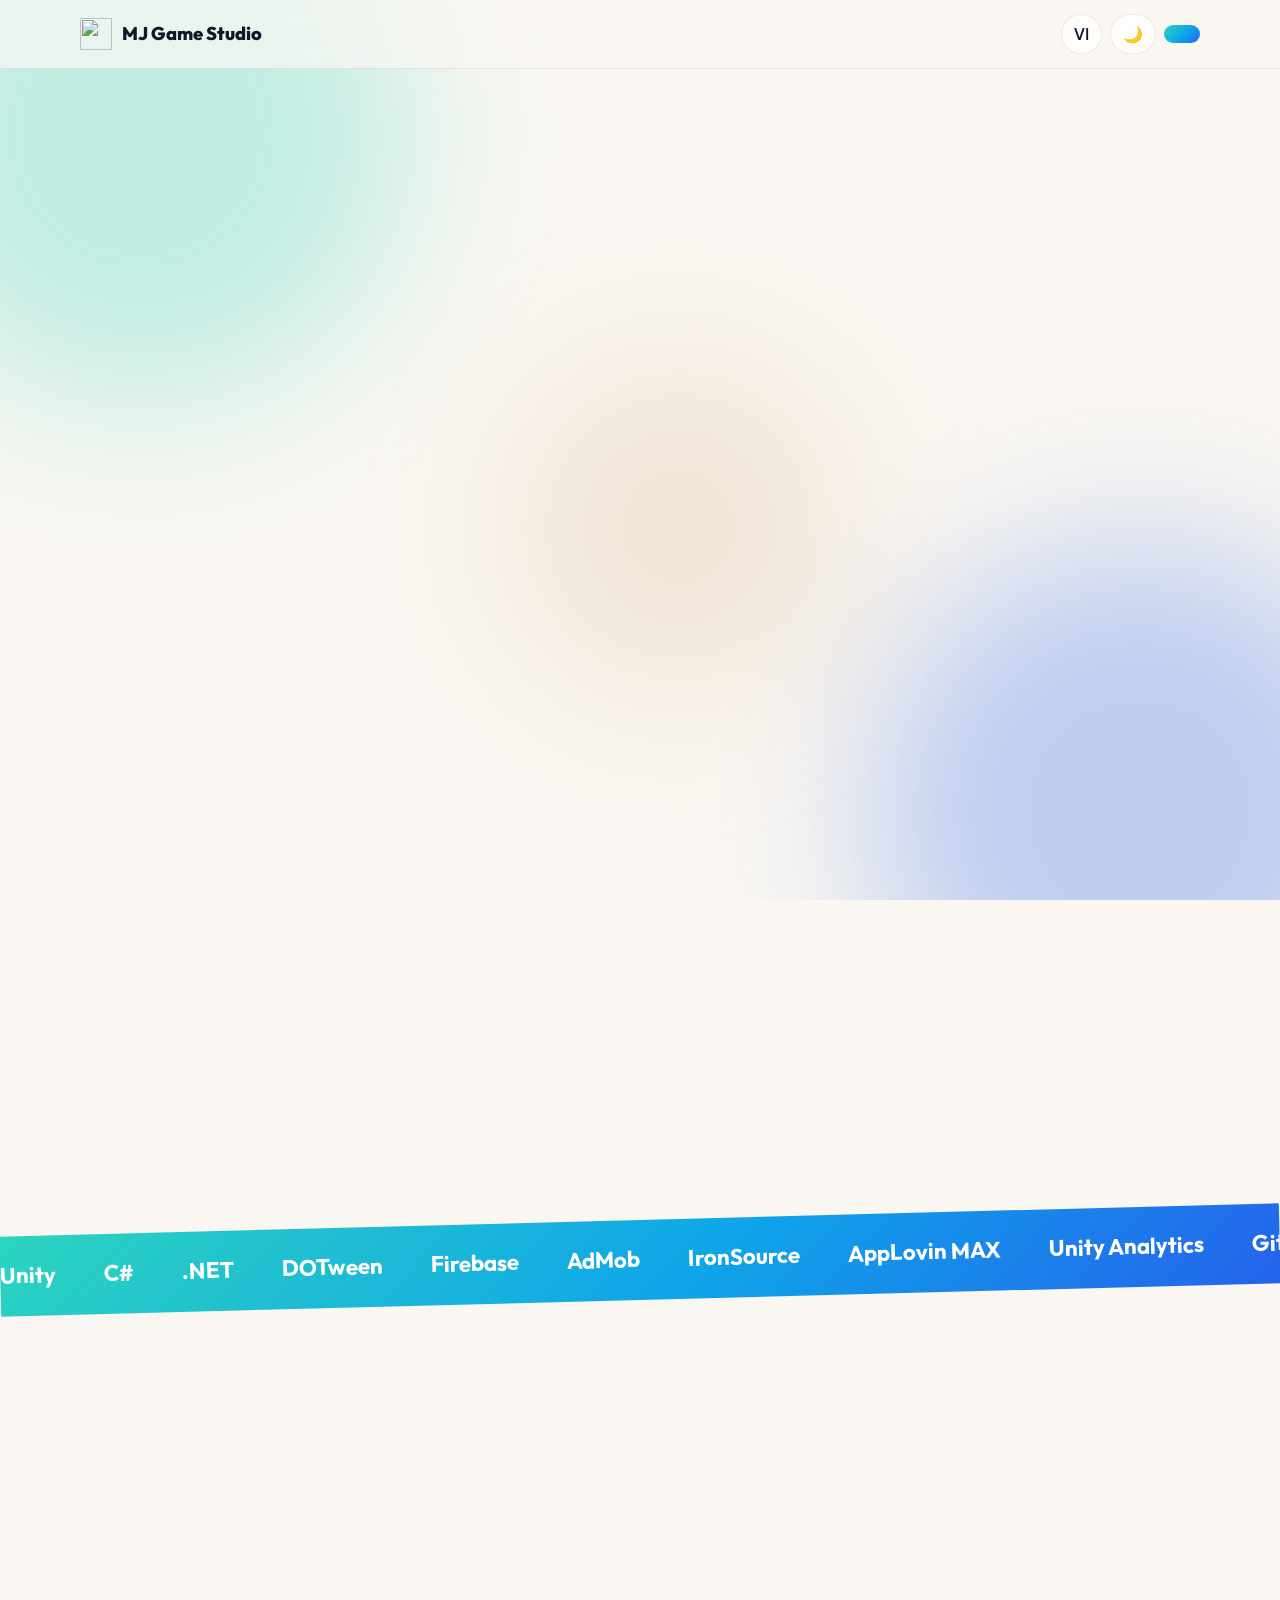
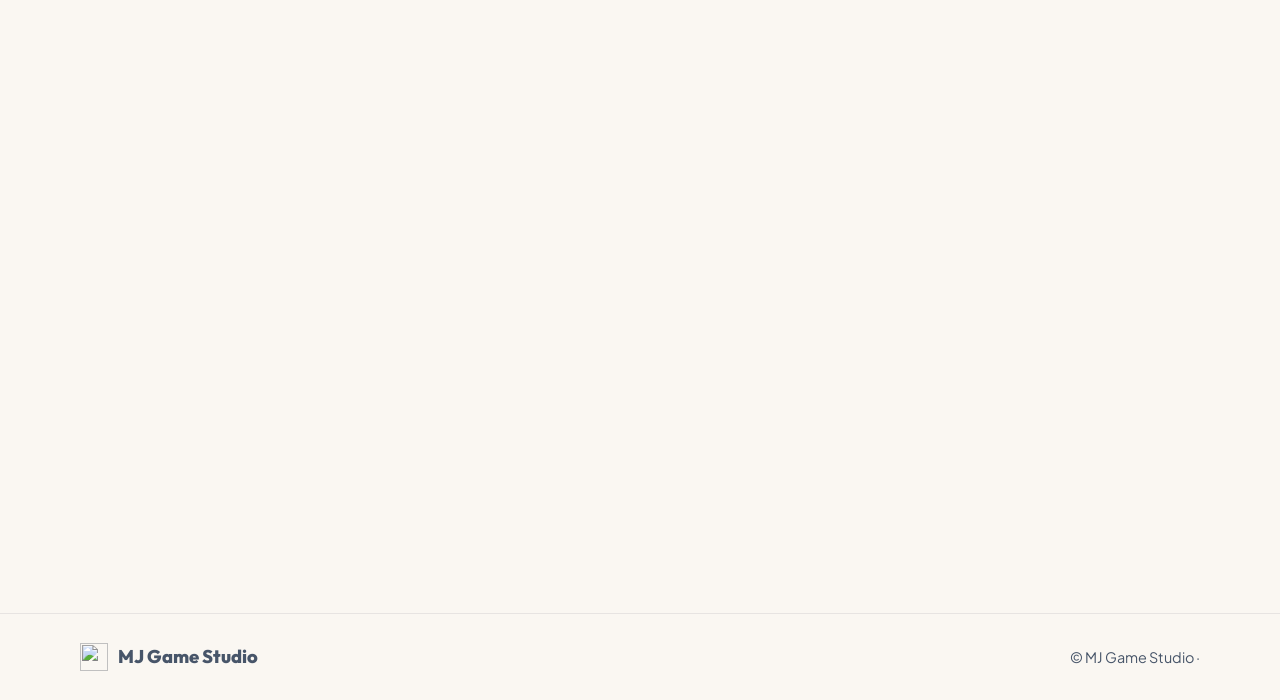
==== docs/index.html @ 3dfd3a68 "Revamp profile: casual/hyper-casual README, snake action, MJ Game Studio portfolio Co-Authored-By: C" ====
<!doctype html>
<html lang="en">
<head>
  <meta charset="utf-8" />
  <meta name="viewport" content="width=device-width, initial-scale=1" />
  <title>MJ Game Studio</title>
  <meta name="description" content="MJ Game Studio — casual & hyper-casual mobile games made with Unity." />
  <link rel="icon" href="assets/brand/icon.svg" type="image/svg+xml" />
  <link rel="preconnect" href="https://fonts.googleapis.com" />
  <link rel="preconnect" href="https://fonts.gstatic.com" crossorigin />
  <link href="https://fonts.googleapis.com/css2?family=Outfit:wght@600;700;800&family=Plus+Jakarta+Sans:wght@400;500;600&display=swap" rel="stylesheet" />
  <link rel="stylesheet" href="css/style.css" />
  <script>
    try {
      var t = localStorage.getItem("theme");
      if (t) document.documentElement.dataset.theme = t;
    } catch (e) {}
  </script>
</head>
<body>
  <div class="blobs" aria-hidden="true"><span></span><span></span><span></span></div>

  <header class="nav">
    <div class="container nav-inner">
      <a href="#home" class="brand"><img src="assets/brand/icon.svg" alt="" width="32" height="32" /> <span>MJ Game Studio</span></a>
      <nav class="links" id="links">
        <a href="#games" data-i18n="nav.games"></a>
        <a href="#services" data-i18n="nav.services"></a>
        <a href="#about" data-i18n="nav.about"></a>
        <a href="#contact" data-i18n="nav.contact"></a>
      </nav>
      <div class="nav-actions">
        <button class="chip" id="lang-toggle" aria-label="Switch language">VI</button>
        <button class="chip" id="theme-toggle" aria-label="Toggle dark mode">🌙</button>
        <a href="#contact" class="btn btn-primary btn-sm" data-i18n="nav.hire"></a>
        <button class="chip menu-btn" id="menu-btn" aria-label="Menu">☰</button>
      </div>
    </div>
  </header>

  <main>
    <section id="home" class="hero container">
      <div class="hero-text reveal">
        <span class="pill" data-i18n="hero.tag"></span>
        <h1 data-i18n-html="hero.title"></h1>
        <p class="lead" data-i18n="hero.desc"></p>
        <div class="cta">
          <a href="#games" class="btn btn-primary" data-i18n="hero.ctaGames"></a>
          <a href="#contact" class="btn btn-ghost" data-i18n="hero.ctaContact"></a>
        </div>
      </div>
      <div class="phone reveal">
        <div class="phone-screen"><img src="assets/games/mjgame.gif" alt="Gameplay" /></div>
        <span class="float f1">⭐</span><span class="float f2">🍬</span><span class="float f3">🎯</span>
      </div>
    </section>

    <section class="container stats reveal">
      <div class="stat"><b data-count="10">0</b><span data-i18n="stats.games"></span></div>
      <div class="stat"><b data-count="20">0</b><span data-i18n="stats.protos"></span></div>
      <div class="stat"><b data-count="3">0</b><span data-i18n="stats.years"></span></div>
      <div class="stat"><b data-count="30">0</b><span data-i18n="stats.repos"></span></div>
    </section>

    <section id="games" class="container section">
      <h2 class="reveal" data-i18n="games.title"></h2>
      <p class="sub reveal" data-i18n="games.sub"></p>
      <div class="filters" id="filters"></div>
      <div class="grid" id="game-grid"></div>
    </section>

    <section id="services" class="container section">
      <h2 class="reveal" data-i18n="services.title"></h2>
      <div class="cards" id="services-grid"></div>
    </section>

    <section class="marquee" aria-label="Tech stack">
      <div class="track">
        <span>Unity</span><span>C#</span><span>.NET</span><span>DOTween</span><span>Firebase</span><span>AdMob</span><span>IronSource</span><span>AppLovin MAX</span><span>Unity Analytics</span><span>Git</span>
        <span>Unity</span><span>C#</span><span>.NET</span><span>DOTween</span><span>Firebase</span><span>AdMob</span><span>IronSource</span><span>AppLovin MAX</span><span>Unity Analytics</span><span>Git</span>
      </div>
    </section>

    <section class="container section">
      <h2 class="reveal" data-i18n="process.title"></h2>
      <ol class="process" id="process"></ol>
    </section>

    <section id="about" class="container section about">
      <div class="avatar reveal"><img src="assets/brand/logo.svg" alt="MJ logo" /></div>
      <div class="reveal">
        <h2 data-i18n="about.title"></h2>
        <p data-i18n="about.body"></p>
        <ul class="timeline" id="timeline"></ul>
      </div>
    </section>

    <section id="contact" class="container section">
      <div class="contact-card reveal">
        <div>
          <h2 data-i18n="contact.title"></h2>
          <p data-i18n="contact.sub"></p>
          <p class="contact-links">
            <a href="mailto:mindongun123@gmail.com">✉️ mindongun123@gmail.com</a>
            <a href="https://facebook.com/md.6823" target="_blank" rel="noopener">💬 Facebook</a>
            <a href="https://github.com/mindongun123" target="_blank" rel="noopener">🐙 GitHub</a>
          </p>
        </div>
        <form action="https://formspree.io/f/YOUR_FORM_ID" method="POST" class="form">
          <input name="name" required data-i18n-ph="contact.name" />
          <input name="email" type="email" required data-i18n-ph="contact.email" />
          <textarea name="message" rows="4" required data-i18n-ph="contact.message"></textarea>
          <button class="btn btn-primary" type="submit" data-i18n="contact.send"></button>
        </form>
      </div>
    </section>
  </main>

  <footer class="footer">
    <div class="container footer-inner">
      <a href="#home" class="brand"><img src="assets/brand/icon.svg" alt="" width="28" height="28" /> <span>MJ Game Studio</span></a>
      <span>© <span id="year"></span> MJ Game Studio · <span data-i18n="footer.made"></span></span>
    </div>
  </footer>

  <dialog id="game-modal" class="modal">
    <button class="chip modal-close" id="modal-close" aria-label="Close">✕</button>
    <img id="modal-img" alt="" />
    <h3 id="modal-title"></h3>
    <p class="tags" id="modal-tags"></p>
    <p id="modal-desc"></p>
    <a id="modal-link" class="btn btn-primary" target="_blank" rel="noopener"></a>
  </dialog>

  <script src="js/main.js"></script>
</body>
</html>
---- docs/css/style.css ----
:root {
  --teal: #2DD4BF;
  --sky: #0EA5E9;
  --blue: #2563EB;
  --sand: #D6B48C;
  --grad: linear-gradient(135deg, var(--teal), var(--sky) 55%, var(--blue));
  --bg: #FAF7F2;
  --surface: rgba(255, 255, 255, 0.72);
  --border: rgba(15, 23, 42, 0.08);
  --text: #0F172A;
  --muted: #475569;
  --shadow: 0 18px 40px -18px rgba(14, 165, 233, 0.35);
  --radius: 24px;
}
@media (prefers-color-scheme: dark) {
  :root:not([data-theme="light"]) {
    --bg: #0B1220;
    --surface: rgba(17, 25, 40, 0.72);
    --border: rgba(148, 163, 184, 0.14);
    --text: #E2E8F0;
    --muted: #94A3B8;
    --shadow: 0 18px 40px -18px rgba(45, 212, 191, 0.25);
  }
}
:root[data-theme="dark"] {
  --bg: #0B1220;
  --surface: rgba(17, 25, 40, 0.72);
  --border: rgba(148, 163, 184, 0.14);
  --text: #E2E8F0;
  --muted: #94A3B8;
  --shadow: 0 18px 40px -18px rgba(45, 212, 191, 0.25);
}

* { box-sizing: border-box; }
html { scroll-behavior: smooth; }
body {
  margin: 0;
  background: var(--bg);
  color: var(--text);
  font: 16px/1.6 "Plus Jakarta Sans", system-ui, sans-serif;
  overflow-x: hidden;
  transition: background .3s, color .3s;
}
h1, h2, h3 { font-family: "Outfit", sans-serif; line-height: 1.15; margin: 0 0 .5em; }
h2 { font-size: clamp(1.8rem, 4vw, 2.6rem); }
a { color: inherit; text-decoration: none; }
img { max-width: 100%; display: block; }
.container { width: min(1120px, 100% - 32px); margin-inline: auto; }
.section { padding: 80px 0 20px; }
.sub { color: var(--muted); margin-top: -8px; }
.grad-text { background: var(--grad); -webkit-background-clip: text; background-clip: text; color: transparent; }

/* Blobs */
.blobs { position: fixed; inset: 0; z-index: -1; overflow: hidden; pointer-events: none; }
.blobs span { position: absolute; width: 42vmax; height: 42vmax; border-radius: 50%; filter: blur(80px); opacity: .28; animation: drift 18s ease-in-out infinite alternate; }
.blobs span:nth-child(1) { background: var(--teal); top: -15%; left: -10%; }
.blobs span:nth-child(2) { background: var(--blue); bottom: -20%; right: -10%; animation-delay: -6s; }
.blobs span:nth-child(3) { background: var(--sand); top: 40%; left: 40%; width: 26vmax; height: 26vmax; animation-delay: -12s; }
@keyframes drift { to { transform: translate(6vw, -4vh) scale(1.15); } }

/* Buttons */
.btn { display: inline-flex; align-items: center; gap: 8px; padding: 14px 26px; border-radius: 999px; font-weight: 600; border: 0; cursor: pointer; font: inherit; font-weight: 600; transition: transform .2s cubic-bezier(.34,1.56,.64,1), box-shadow .2s; }
.btn:hover { transform: translateY(-3px) scale(1.04); }
.btn:active { transform: scale(.94); }
.btn-primary { background: var(--grad); color: #fff; box-shadow: var(--shadow); }
.btn-ghost { background: var(--surface); border: 1px solid var(--border); }
.btn-sm { padding: 9px 18px; font-size: .9rem; }
.chip { background: var(--surface); border: 1px solid var(--border); color: var(--text); border-radius: 999px; min-width: 40px; height: 40px; padding: 0 12px; cursor: pointer; font: inherit; font-weight: 600; transition: transform .2s; }
.chip:hover { transform: scale(1.08); }
.pill { display: inline-block; padding: 6px 14px; border-radius: 999px; background: var(--surface); border: 1px solid var(--border); font-size: .85rem; font-weight: 600; color: var(--sky); margin-bottom: 18px; }

/* Nav */
.nav { position: sticky; top: 0; z-index: 10; backdrop-filter: blur(14px); background: color-mix(in srgb, var(--bg) 70%, transparent); border-bottom: 1px solid var(--border); }
.nav-inner { display: flex; align-items: center; gap: 24px; height: 68px; }
.brand { display: flex; align-items: center; gap: 10px; font-family: "Outfit"; font-weight: 800; font-size: 1.15rem; }
.links { display: flex; gap: 26px; margin-left: auto; font-weight: 500; }
.links a { color: var(--muted); transition: color .2s; }
.links a:hover { color: var(--sky); }
.nav-actions { display: flex; gap: 8px; align-items: center; }
.menu-btn { display: none; }

/* Hero */
.hero { display: grid; grid-template-columns: 1.2fr 1fr; gap: 48px; align-items: center; padding: 72px 0 40px; }
.hero h1 { font-size: clamp(2.4rem, 6vw, 4.2rem); }
.lead { font-size: 1.15rem; color: var(--muted); max-width: 520px; }
.cta { display: flex; gap: 12px; flex-wrap: wrap; margin-top: 28px; }
.phone { position: relative; justify-self: center; width: min(280px, 70vw); aspect-ratio: 9/18; border-radius: 40px; padding: 12px; background: var(--grad); box-shadow: var(--shadow); animation: bob 4s ease-in-out infinite; }
.phone-screen { width: 100%; height: 100%; border-radius: 30px; overflow: hidden; background: #000; }
.phone-screen img { width: 100%; height: 100%; object-fit: cover; }
.float { position: absolute; font-size: 2.2rem; animation: bob 3s ease-in-out infinite; }
.f1 { top: 8%; left: -18%; } .f2 { bottom: 14%; right: -16%; animation-delay: -1s; } .f3 { top: 46%; left: -24%; animation-delay: -2s; }
@keyframes bob { 50% { transform: translateY(-14px) rotate(2deg); } }

/* Stats */
.stats { display: grid; grid-template-columns: repeat(4, 1fr); gap: 16px; margin-top: 24px; }
.stat { background: var(--surface); border: 1px solid var(--border); border-radius: var(--radius); padding: 22px; text-align: center; backdrop-filter: blur(10px); }
.stat b { display: block; font-family: "Outfit"; font-size: 2.4rem; background: var(--grad); -webkit-background-clip: text; background-clip: text; color: transparent; }
.stat b::after { content: "+"; }
.stat span { color: var(--muted); font-size: .92rem; }

/* Games */
.filters { display: flex; flex-wrap: wrap; gap: 8px; margin: 24px 0; }
.filters .chip.active { background: var(--grad); color: #fff; border-color: transparent; }
.grid { display: grid; grid-template-columns: repeat(auto-fill, minmax(250px, 1fr)); gap: 22px; }
.game { background: var(--surface); border: 1px solid var(--border); border-radius: var(--radius); overflow: hidden; cursor: pointer; transition: transform .25s cubic-bezier(.34,1.56,.64,1), box-shadow .25s; transform-style: preserve-3d; }
.game:hover { box-shadow: var(--shadow); }
.game img { width: 100%; aspect-ratio: 16/10; object-fit: cover; background: var(--border); }
.game .info { padding: 16px 18px 20px; }
.game h3 { font-size: 1.2rem; margin-bottom: 4px; }
.tags { display: flex; flex-wrap: wrap; gap: 6px; margin: 0; }
.tag { font-size: .75rem; font-weight: 600; padding: 3px 10px; border-radius: 999px; background: color-mix(in srgb, var(--sky) 14%, transparent); color: var(--sky); }
.tag.sand { background: color-mix(in srgb, var(--sand) 22%, transparent); color: #a07a4e; }

/* Services */
.cards { display: grid; grid-template-columns: repeat(auto-fit, minmax(220px, 1fr)); gap: 20px; margin-top: 28px; }
.card { background: var(--surface); border: 1px solid var(--border); border-radius: var(--radius); padding: 26px; transition: transform .25s cubic-bezier(.34,1.56,.64,1); }
.card:hover { transform: translateY(-6px); }
.card .ico { width: 52px; height: 52px; display: grid; place-items: center; border-radius: 16px; background: var(--grad); font-size: 1.5rem; margin-bottom: 14px; }
.card p { color: var(--muted); margin: 0; }

/* Marquee */
.marquee { overflow: hidden; margin: 80px 0 0; padding: 22px 0; background: var(--grad); color: #fff; transform: rotate(-1.5deg); }
.track { display: flex; gap: 48px; width: max-content; animation: scroll 28s linear infinite; font-family: "Outfit"; font-weight: 700; font-size: 1.4rem; }
@keyframes scroll { to { transform: translateX(-50%); } }

/* Process */
.process { list-style: none; padding: 0; margin: 28px 0 0; display: grid; grid-template-columns: repeat(5, 1fr); gap: 14px; counter-reset: step; }
.process li { counter-increment: step; background: var(--surface); border: 1px solid var(--border); border-radius: var(--radius); padding: 22px 18px; }
.process li::before { content: "0" counter(step); display: block; font-family: "Outfit"; font-weight: 800; font-size: 1.6rem; color: var(--sand); }
.process b { display: block; margin: 4px 0; }
.process span { color: var(--muted); font-size: .9rem; }

/* About */
.about { display: grid; grid-template-columns: 300px 1fr; gap: 48px; align-items: center; }
.avatar { background: var(--surface); border: 1px solid var(--border); border-radius: 36px; padding: 36px; box-shadow: var(--shadow); }
.about p { color: var(--muted); }
.timeline { list-style: none; padding: 0; margin: 20px 0 0; border-left: 3px solid var(--teal); }
.timeline li { padding: 0 0 14px 20px; position: relative; }
.timeline li::before { content: ""; position: absolute; left: -9px; top: 6px; width: 15px; height: 15px; border-radius: 50%; background: var(--grad); }
.timeline b { color: var(--sky); margin-right: 8px; }

/* Contact */
.contact-card { display: grid; grid-template-columns: 1fr 1fr; gap: 36px; background: var(--surface); border: 1px solid var(--border); border-radius: 32px; padding: clamp(24px, 5vw, 48px); backdrop-filter: blur(10px); }
.contact-card p { color: var(--muted); }
.contact-links { display: flex; flex-direction: column; gap: 10px; }
.contact-links a { color: var(--text); font-weight: 600; }
.form { display: flex; flex-direction: column; gap: 12px; }
.form input, .form textarea { font: inherit; padding: 14px 18px; border-radius: 16px; border: 1px solid var(--border); background: var(--bg); color: var(--text); resize: vertical; }
.form input:focus, .form textarea:focus { outline: 2px solid var(--sky); }

/* Footer */
.footer { margin-top: 80px; padding: 28px 0; border-top: 1px solid var(--border); color: var(--muted); font-size: .9rem; }
.footer-inner { display: flex; justify-content: space-between; align-items: center; gap: 12px; flex-wrap: wrap; }

/* Modal */
.modal { border: 0; border-radius: 28px; padding: 0 0 24px; width: min(520px, 100% - 32px); background: var(--bg); color: var(--text); box-shadow: 0 30px 80px rgba(0,0,0,.35); }
.modal::backdrop { background: rgba(11, 18, 32, .55); backdrop-filter: blur(4px); }
.modal[open] { animation: pop .35s cubic-bezier(.34,1.56,.64,1); }
.modal img { width: 100%; aspect-ratio: 16/10; object-fit: cover; }
.modal h3, .modal p, .modal .btn { margin-left: 24px; margin-right: 24px; }
.modal h3 { margin-top: 18px; font-size: 1.5rem; }
.modal-close { position: absolute; top: 12px; right: 12px; }
@keyframes pop { from { transform: scale(.85); opacity: 0; } }

/* Reveal */
.reveal { opacity: 0; transform: translateY(28px); transition: opacity .7s, transform .7s cubic-bezier(.34,1.56,.64,1); }
.reveal.in { opacity: 1; transform: none; }

@media (max-width: 900px) {
  .hero, .about, .contact-card { grid-template-columns: 1fr; }
  .hero { text-align: center; } .lead { margin-inline: auto; } .cta { justify-content: center; }
  .stats { grid-template-columns: repeat(2, 1fr); }
  .process { grid-template-columns: 1fr 1fr; }
  .avatar { max-width: 220px; margin-inline: auto; }
  .links { display: none; position: absolute; top: 68px; left: 0; right: 0; flex-direction: column; gap: 0; background: var(--bg); border-bottom: 1px solid var(--border); }
  .links.open { display: flex; }
  .links a { padding: 14px 16px; }
  .menu-btn { display: inline-block; }
  .nav-actions { margin-left: auto; }
  .nav-actions .btn-sm { display: none; }
  .f1, .f3 { left: -8%; } .f2 { right: -8%; }
}
@media (max-width: 520px) {
  .process { grid-template-columns: 1fr; }
  .brand span { display: none; }
}
@media (prefers-reduced-motion: reduce) {
  *, *::before, *::after { animation: none !important; transition: none !important; }
  .reveal { opacity: 1; transform: none; }
}
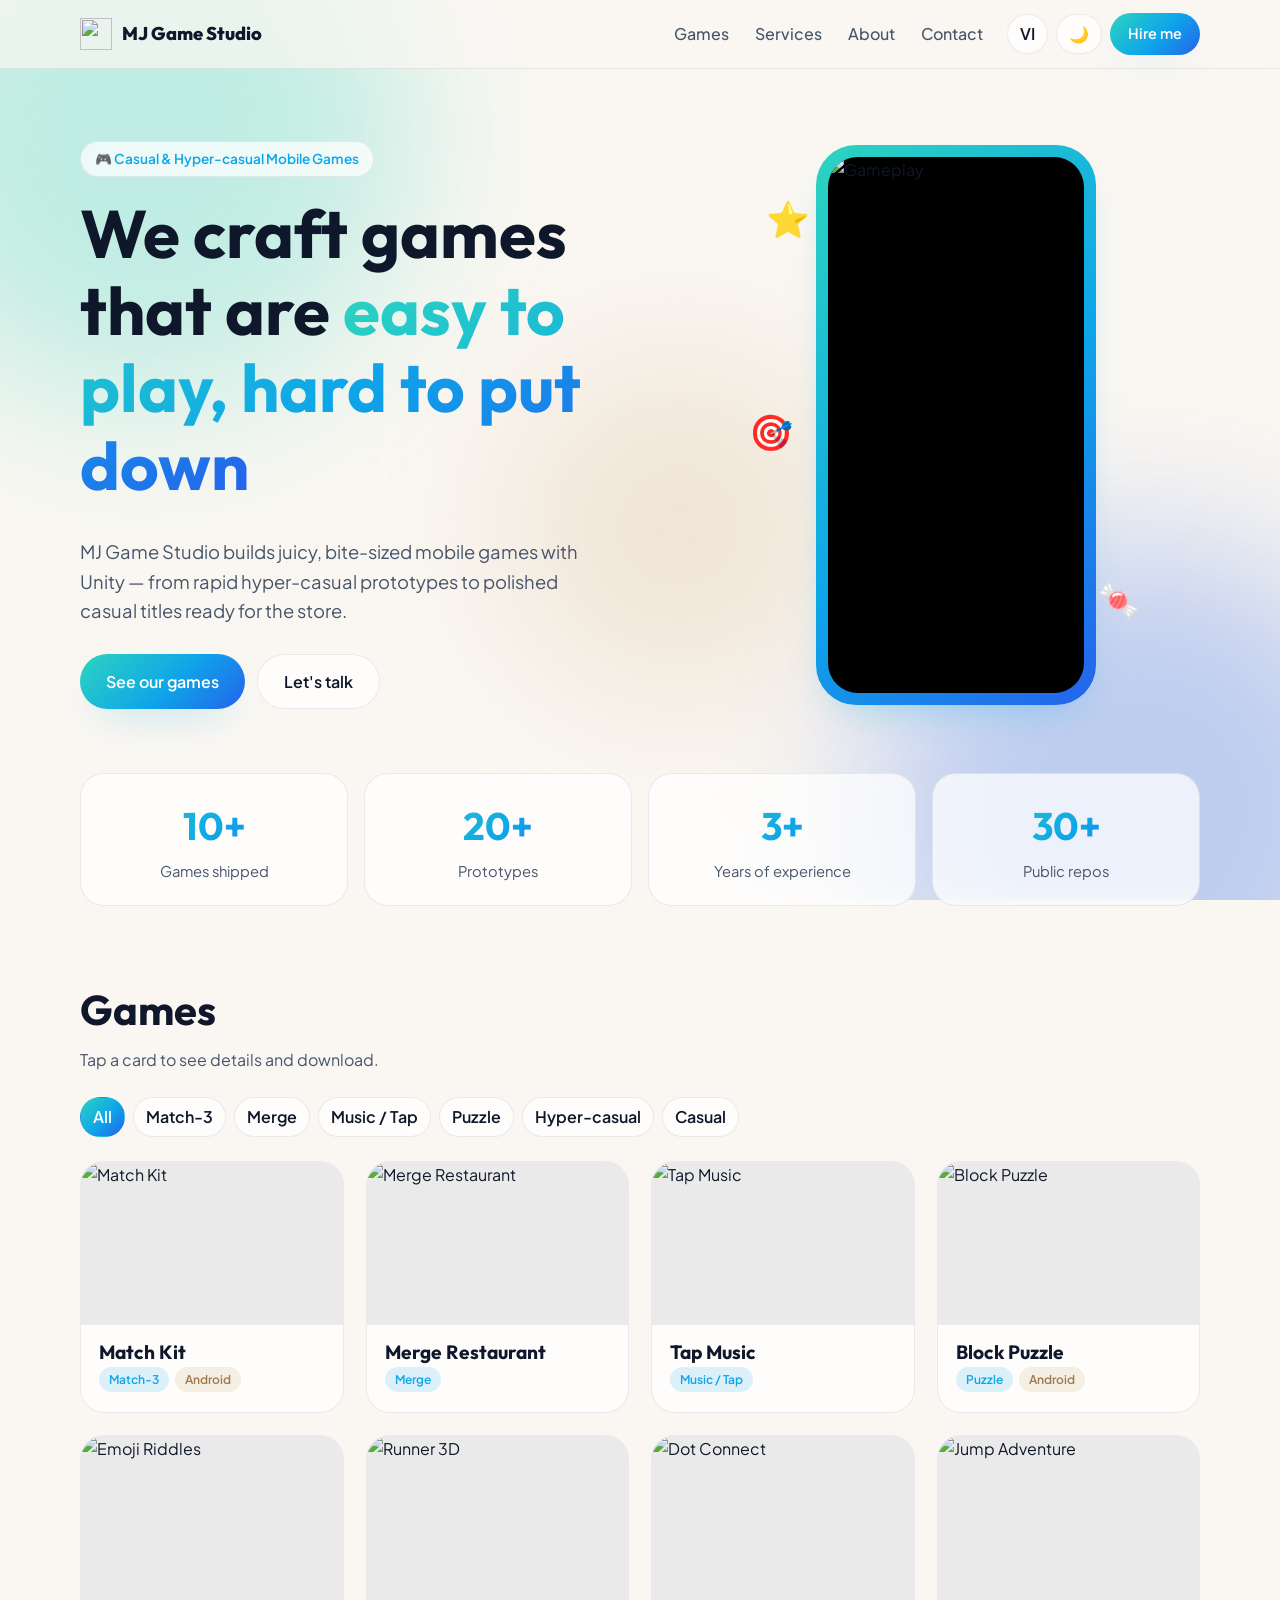
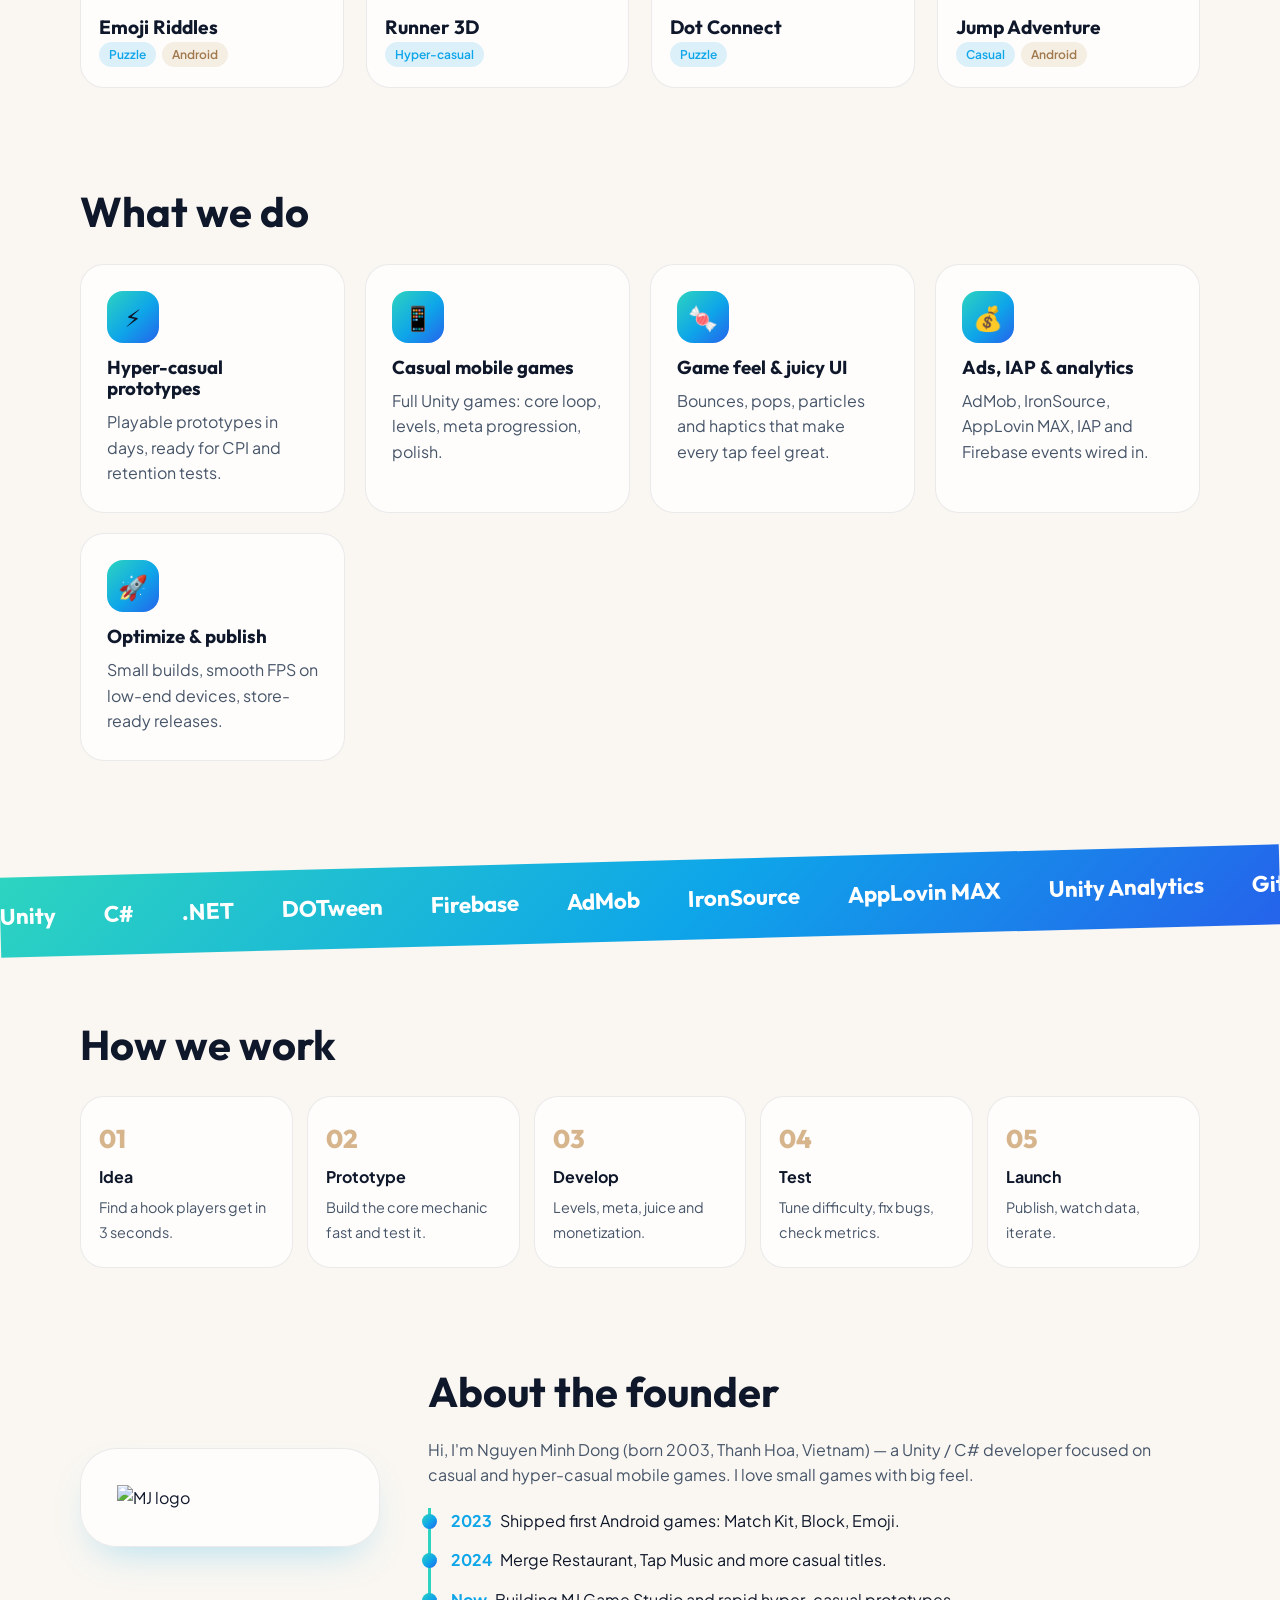
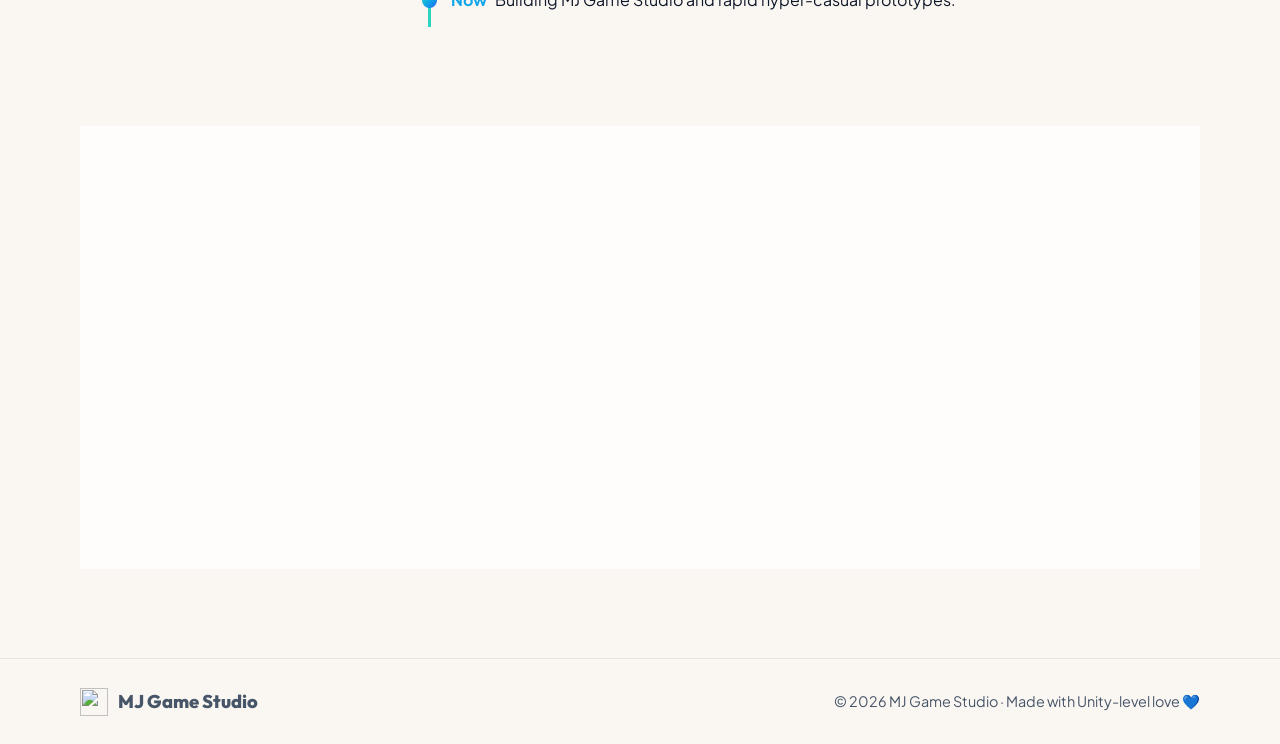
==== commit 068e8a74: "Fix portfolio JS crash: inline theme script leaked global 't' Co-Authored-By: Claude Opus 5.5 <norep" ====
--- a/docs/index.html
+++ b/docs/index.html
@@ -11,10 +11,12 @@
   <link href="https://fonts.googleapis.com/css2?family=Outfit:wght@600;700;800&family=Plus+Jakarta+Sans:wght@400;500;600&display=swap" rel="stylesheet" />
   <link rel="stylesheet" href="css/style.css" />
   <script>
-    try {
-      var t = localStorage.getItem("theme");
-      if (t) document.documentElement.dataset.theme = t;
-    } catch (e) {}
+    (function () {
+      try {
+        var saved = localStorage.getItem("theme");
+        if (saved) document.documentElement.dataset.theme = saved;
+      } catch (e) {}
+    })();
   </script>
 </head>
 <body>
